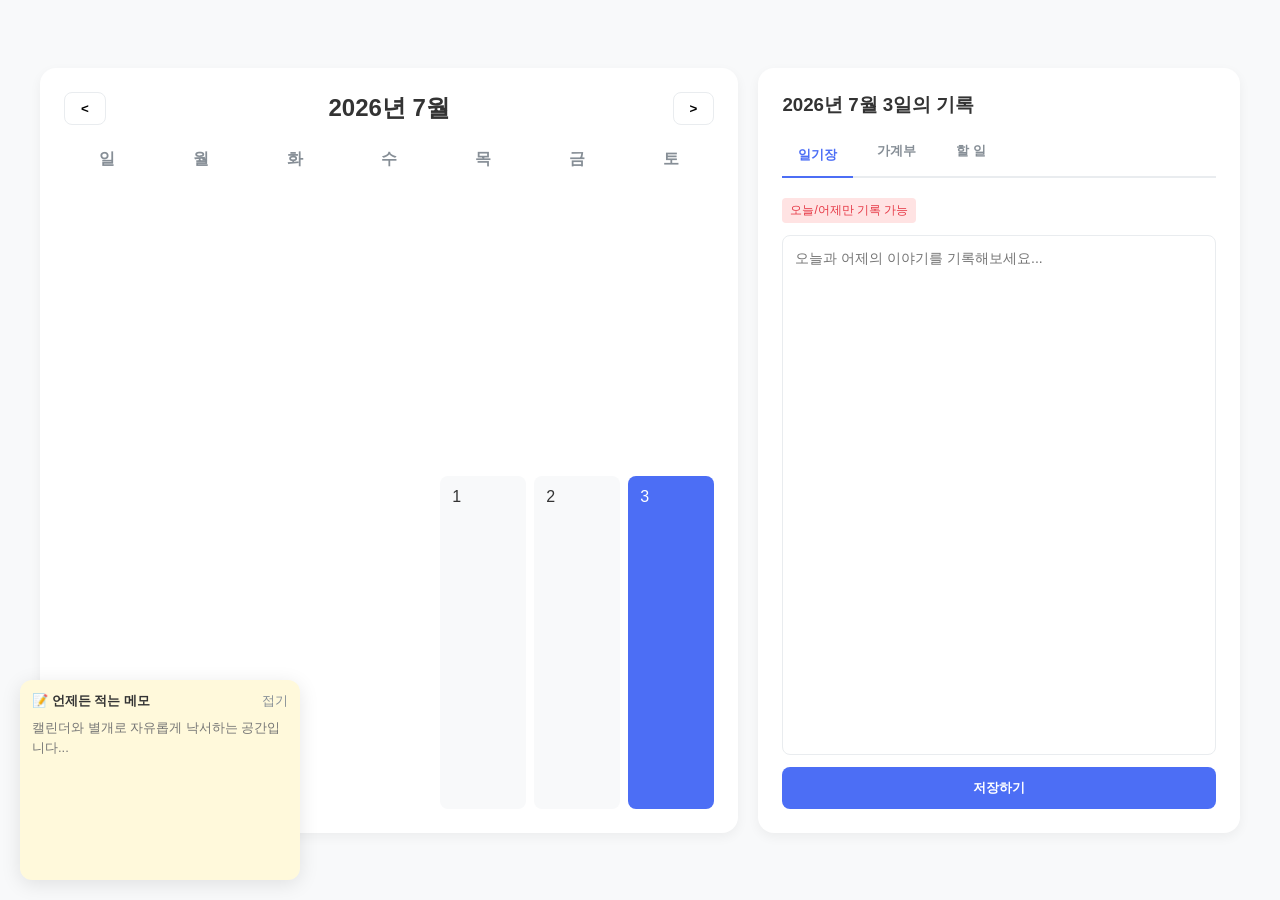
==== my-writing/index.html @ 724e67c5 "First-My-Writing" ====
<!DOCTYPE html>
<html lang="ko">
<head>
    <meta charset="UTF-8">
    <meta name="viewport" content="width=device-width, initial-scale=1.0">
    <title>나만의 아지트</title>
    <link rel="stylesheet" href="style.css">
</head>
<body>

    <div class="container">
        <!-- 왼쪽 세션: 메인 캘린더 -->
        <main class="calendar-section">
            <div class="calendar-header">
                <button id="prev-month">&lt;</button>
                <h2 id="current-month-year">2026년 7월</h2>
                <button id="next-month">&gt;</button>
            </div>
            
            <!-- 캘린더 그리드 -->
            <div class="calendar-grid">
                <!-- 요일 행 -->
                <div class="day-label">일</div>
                <div class="day-label">월</div>
                <div class="day-label">화</div>
                    <div class="day-label">수</div>
                <div class="day-label">목</div>
                <div class="day-label">금</div>
                <div class="day-label">토</div>
                
                <!-- 날짜들이 자바스크립트로 채워질 공간입니다. (임시 데이터 배치) -->
                <div class="calendar-day empty"></div>
                <div class="calendar-day empty"></div>
                <div class="calendar-day empty"></div>
                <div class="calendar-day empty"></div>
                <div class="calendar-day">1</div>
                <div class="calendar-day">2</div>
                <div class="calendar-day active">3</div> <!-- 선택된 날짜 예시 -->
                <!-- ... 생략 ... -->
            </div>
        </main>

        <!-- 오른쪽 세션: 날짜별 기록창 (일기장, 가계부, 할 일) -->
        <aside class="record-section">
            <div class="record-header">
                <h3>2026년 7월 3일의 기록</h3>
            </div>
            
            <!-- 기능별 탭 메뉴 -->
            <nav class="record-tabs">
                <button class="tab-btn active" data-tab="diary">일기장</button>
                <button class="tab-btn" data-tab="account">가계부</button>
                <button class="tab-btn" data-tab="todo">할 일</button>
            </nav>

            <!-- 탭 콘텐츠 내용 -->
            <div class="tab-content">
                <!-- 1. 일기장 (오늘/어제만 작성 가능하도록 JS로 제한할 예정) -->
                <div id="diary" class="tab-pane active">
                    <span class="notice-tag">오늘/어제만 기록 가능</span>
                    <textarea placeholder="오늘과 어제의 이야기를 기록해보세요..."></textarea>
                    <button class="save-btn">저장하기</button>
                </div>

                <!-- 2. 가계부 (추후 구현) -->
                <div id="account" class="tab-pane">
                    <p class="placeholder-text">💸 가계부 기능은 곧 추가됩니다!</p>
                </div>

                <!-- 3. 할 일 목록 (추후 구현) -->
                <div id="todo" class="tab-pane">
                    <p class="placeholder-text">✅ 할 일 목록 기능은 곧 추가됩니다!</p>
                </div>
            </div>
        </aside>
    </div>

    <!-- 왼쪽 아래 숨겨진 메모장 -->
    <div class="hidden-memo" id="hidden-memo">
        <div class="memo-header">
            <span>📝 언제든 적는 메모</span>
            <button id="toggle-memo-btn">접기</button>
        </div>
        <textarea placeholder="캘린더와 별개로 자유롭게 낙서하는 공간입니다..."></textarea>
    </div>

    <!-- 자바스크립트 파일 연결 (나중에 작성) -->
    <script src="script.js"></script>
</body>
</html>
---- my-writing/style.css ----
/* 전역 변수 및 초기화 */
:root {
    --bg-color: #f8f9fa;
    --card-bg: #ffffff;
    --text-main: #333333;
    --text-muted: #868e96;
    --accent-color: #4c6ef5;
    --border-color: #e9ecef;
    --shadow: 0 4px 12px rgba(0, 0, 0, 0.05);
}

* {
    box-sizing: border-box;
    margin: 0;
    padding: 0;
    font-family: -apple-system, BlinkMacSystemFont, "Segoe UI", Roboto, "Helvetica Neue", Arial, sans-serif;
}

body {
    background-color: var(--bg-color);
    color: var(--text-main);
    display: flex;
    justify-content: center;
    align-items: center;
    min-height: 100vh;
    padding: 20px;
}

/* 메인 레이아웃 구성 */
.container {
    display: flex;
    width: 100%;
    max-width: 1200px;
    height: 85vh;
    gap: 20px;
}

/* 캘린더 세션 스타일 */
.calendar-section {
    flex: 1.5;
    background: var(--card-bg);
    border-radius: 16px;
    padding: 24px;
    box-shadow: var(--shadow);
    display: flex;
    flex-direction: column;
}

.calendar-header {
    display: flex;
    justify-content: space-between;
    align-items: center;
    margin-bottom: 24px;
}

.calendar-header button {
    background: none;
    border: 1px solid var(--border-color);
    padding: 8px 16px;
    border-radius: 8px;
    cursor: pointer;
    font-weight: bold;
}

.calendar-grid {
    display: grid;
    grid-template-columns: repeat(7, 1fr);
    gap: 8px;
    flex: 1;
}

.day-label {
    text-align: center;
    font-weight: 600;
    color: var(--text-muted);
    padding-bottom: 8px;
}

.calendar-day {
    background: var(--bg-color);
    border-radius: 8px;
    padding: 12px;
    cursor: pointer;
    transition: all 0.2s;
    font-weight: 500;
}

.calendar-day:hover:not(.empty) {
    background: var(--border-color);
}

.calendar-day.active {
    background: var(--accent-color);
    color: white;
}

.calendar-day.empty {
    background: transparent;
    cursor: default;
}

/* 오른쪽 기록창 세션 스타일 */
.record-section {
    flex: 1;
    background: var(--card-bg);
    border-radius: 16px;
    padding: 24px;
    box-shadow: var(--shadow);
    display: flex;
    flex-direction: column;
}

.record-header {
    margin-bottom: 16px;
}

.record-tabs {
    display: flex;
    gap: 8px;
    margin-bottom: 20px;
    border-bottom: 2px solid var(--border-color);
    padding-bottom: 8px;
}

.tab-btn {
    background: none;
    border: none;
    padding: 8px 16px;
    cursor: pointer;
    color: var(--text-muted);
    font-weight: 600;
}

.tab-btn.active {
    color: var(--accent-color);
    border-bottom: 2px solid var(--accent-color);
    margin-bottom: -10px;
}

/* 탭 콘텐츠 및 일기장 */
.tab-content {
    flex: 1;
}

.tab-pane {
    display: none;
    height: 100%;
    flex-direction: column;
}

.tab-pane.active {
    display: flex;
}

.notice-tag {
    font-size: 12px;
    color: #e63946;
    background: #ffe3e3;
    padding: 4px 8px;
    border-radius: 4px;
    align-self: flex-start;
    margin-bottom: 12px;
}

textarea {
    width: 100%;
    flex: 1;
    border: 1px solid var(--border-color);
    border-radius: 8px;
    padding: 12px;
    resize: none;
    font-size: 14px;
    line-height: 1.5;
    outline: none;
}

textarea:focus {
    border-color: var(--accent-color);
}

.save-btn {
    margin-top: 12px;
    background: var(--accent-color);
    color: white;
    border: none;
    padding: 12px;
    border-radius: 8px;
    cursor: pointer;
    font-weight: 600;
}

.placeholder-text {
    color: var(--text-muted);
    text-align: center;
    margin-top: 40px;
}

/* 왼쪽 아래 살짝 숨겨진 메모장 */
.hidden-memo {
    position: fixed;
    bottom: 20px;
    left: 20px;
    width: 280px;
    height: 200px;
    background: #fff9db; /* 메모지 느낌의 연노랑 */
    border-radius: 12px;
    box-shadow: 0 4px 20px rgba(0,0,0,0.1);
    display: flex;
    flex-direction: column;
    padding: 12px;
    transition: transform 0.3s ease;
    z-index: 100;
}

/* 메모장을 숨겼을 때 (JS로 클래스를 껐다 켰다 할 예정) */
.hidden-memo.collapsed {
    transform: translateY(160px); /* 헤더만 살짝 보이게 아래로 내림 */
}

.memo-header {
    display: flex;
    justify-content: space-between;
    align-items: center;
    margin-bottom: 8px;
    font-size: 13px;
    font-weight: bold;
}

.memo-header button {
    background: none;
    border: none;
    cursor: pointer;
    color: var(--text-muted);
}

.hidden-memo textarea {
    background: transparent;
    border: none;
    padding: 0;
    font-size: 13px;
}
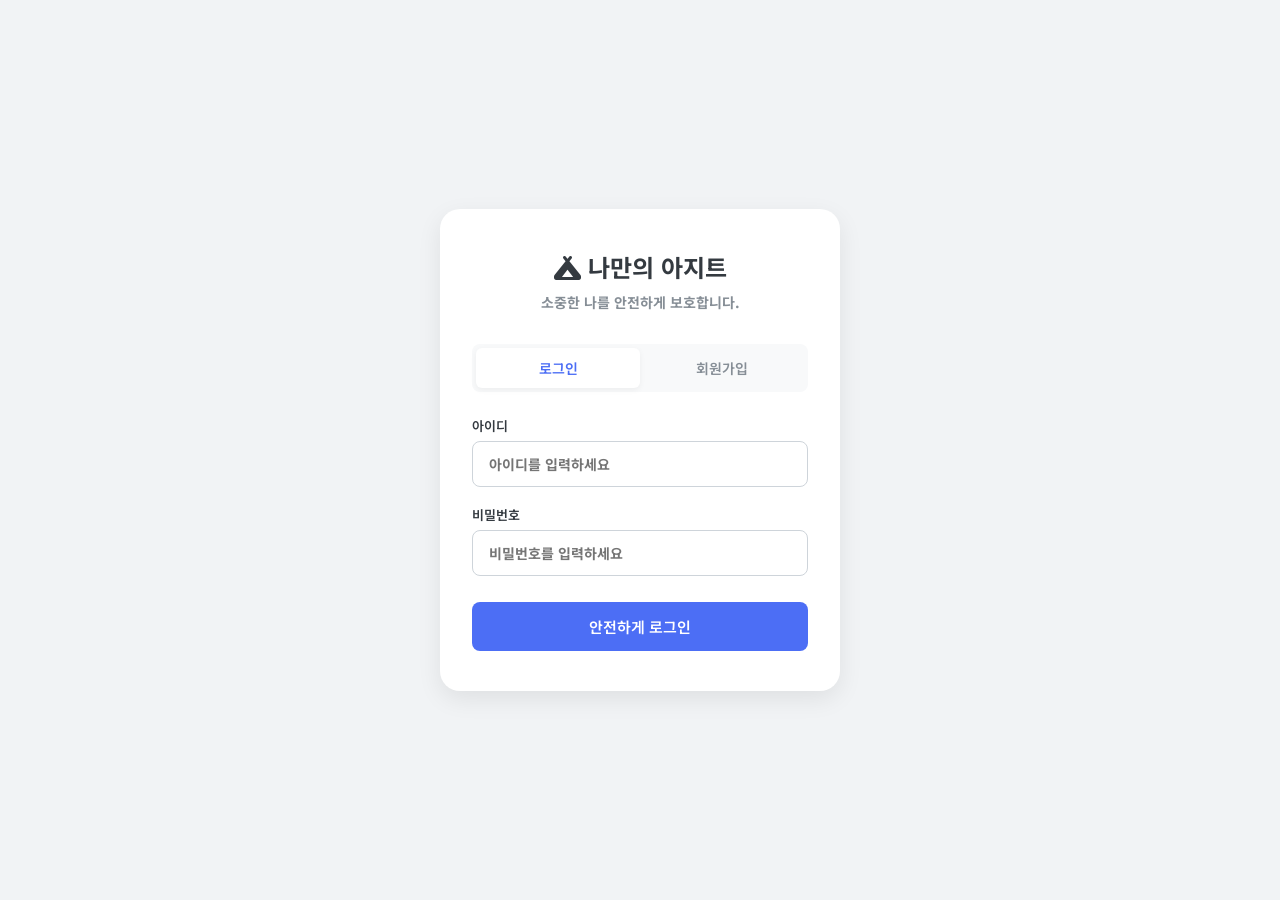
==== commit 8f967f21: "first-sujung" ====
--- a/my-writing/index.html
+++ b/my-writing/index.html
@@ -5,6 +5,8 @@
     <meta name="viewport" content="width=device-width, initial-scale=1.0">
     <title>나만의 아지트</title>
     <link rel="stylesheet" href="style.css">
+
+    <script src="main.js" async></script>
 </head>
 <body>
 
@@ -13,7 +15,7 @@
         <main class="calendar-section">
             <div class="calendar-header">
                 <button id="prev-month">&lt;</button>
-                <h2 id="current-month-year">2026년 7월</h2>
+                <h2 id="current-month-year">현재 년 월</h2> 
                 <button id="next-month">&gt;</button>
             </div>
             
@@ -28,22 +30,14 @@
                 <div class="day-label">금</div>
                 <div class="day-label">토</div>
                 
-                <!-- 날짜들이 자바스크립트로 채워질 공간입니다. (임시 데이터 배치) -->
-                <div class="calendar-day empty"></div>
-                <div class="calendar-day empty"></div>
-                <div class="calendar-day empty"></div>
-                <div class="calendar-day empty"></div>
-                <div class="calendar-day">1</div>
-                <div class="calendar-day">2</div>
-                <div class="calendar-day active">3</div> <!-- 선택된 날짜 예시 -->
-                <!-- ... 생략 ... -->
+                <!-- 날짜들이 자바스크립트로 채워질 공간입니다.-->
             </div>
         </main>
 
         <!-- 오른쪽 세션: 날짜별 기록창 (일기장, 가계부, 할 일) -->
         <aside class="record-section">
             <div class="record-header">
-                <h3>2026년 7월 3일의 기록</h3>
+                <h3>현재 날짜의 기록</h3>
             </div>
             
             <!-- 기능별 탭 메뉴 -->
@@ -83,8 +77,5 @@
         </div>
         <textarea placeholder="캘린더와 별개로 자유롭게 낙서하는 공간입니다..."></textarea>
     </div>
-
-    <!-- 자바스크립트 파일 연결 (나중에 작성) -->
-    <script src="script.js"></script>
 </body>
 </html>
